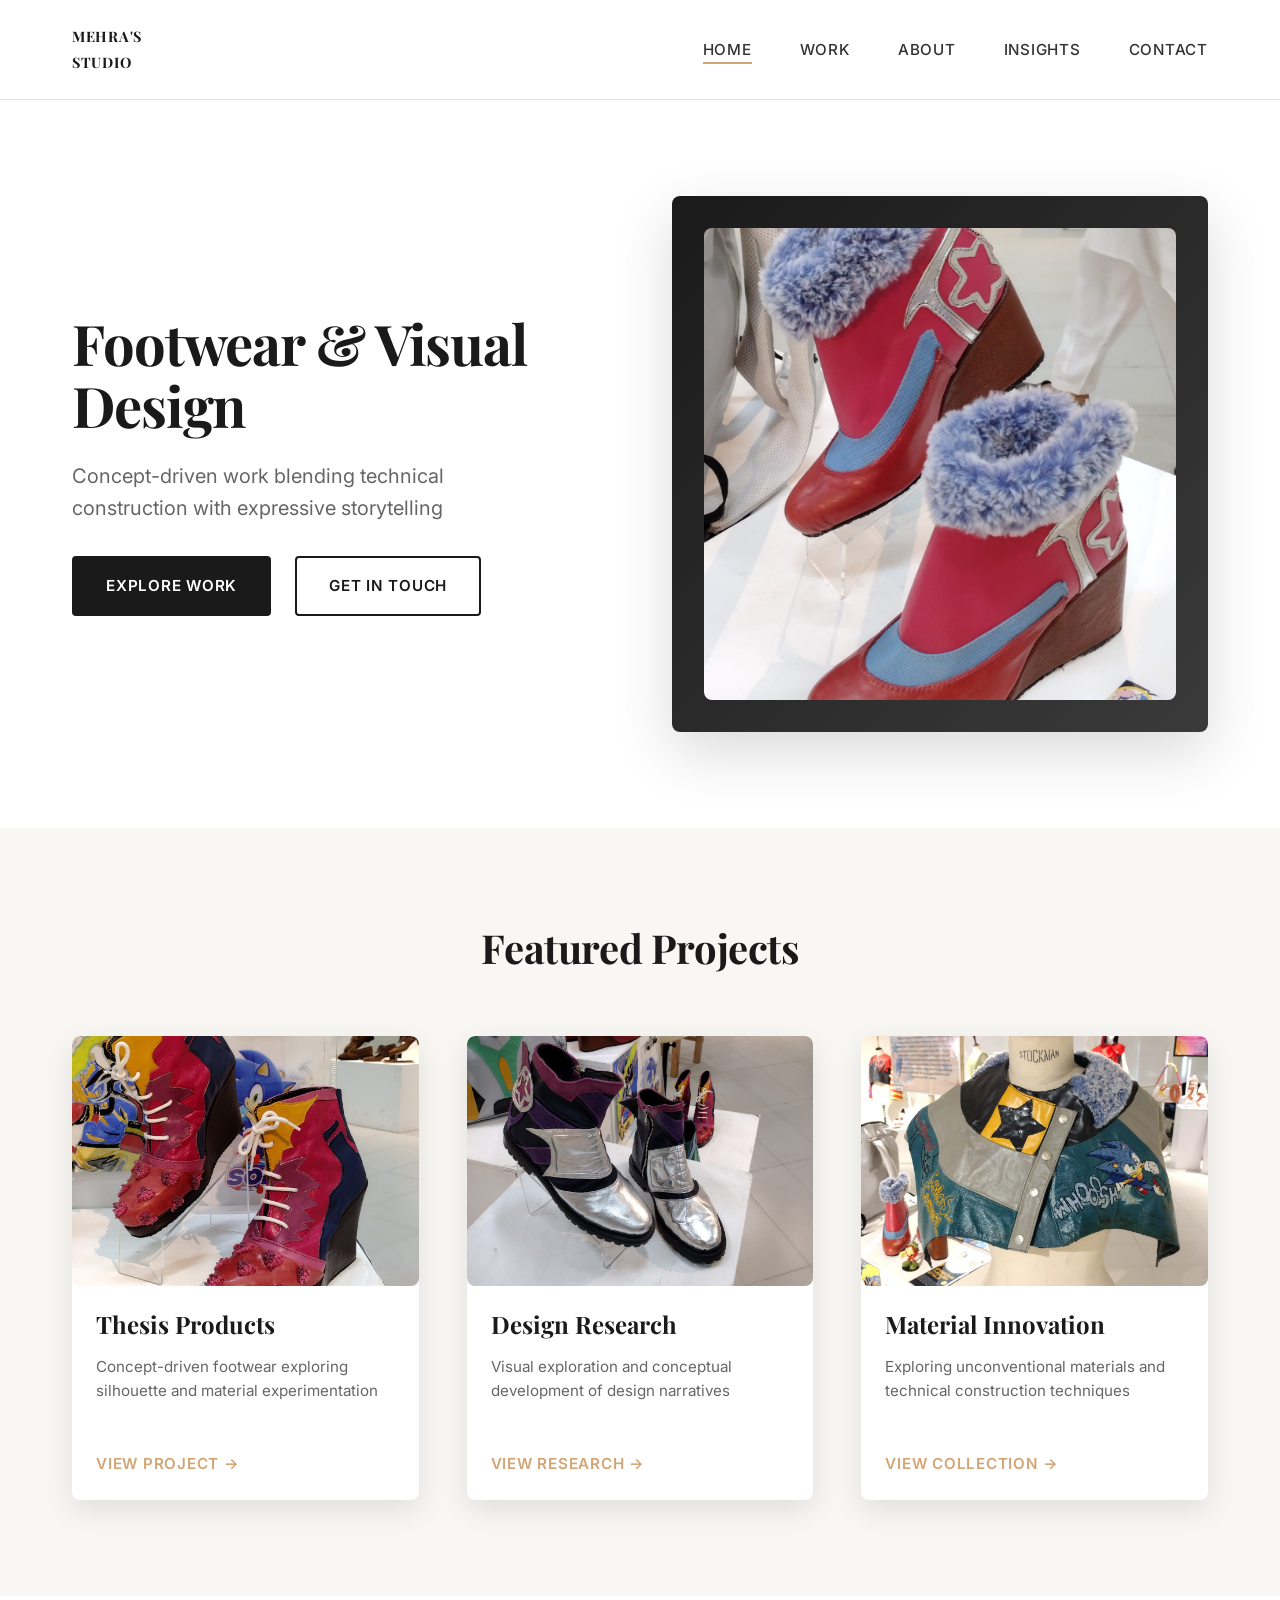
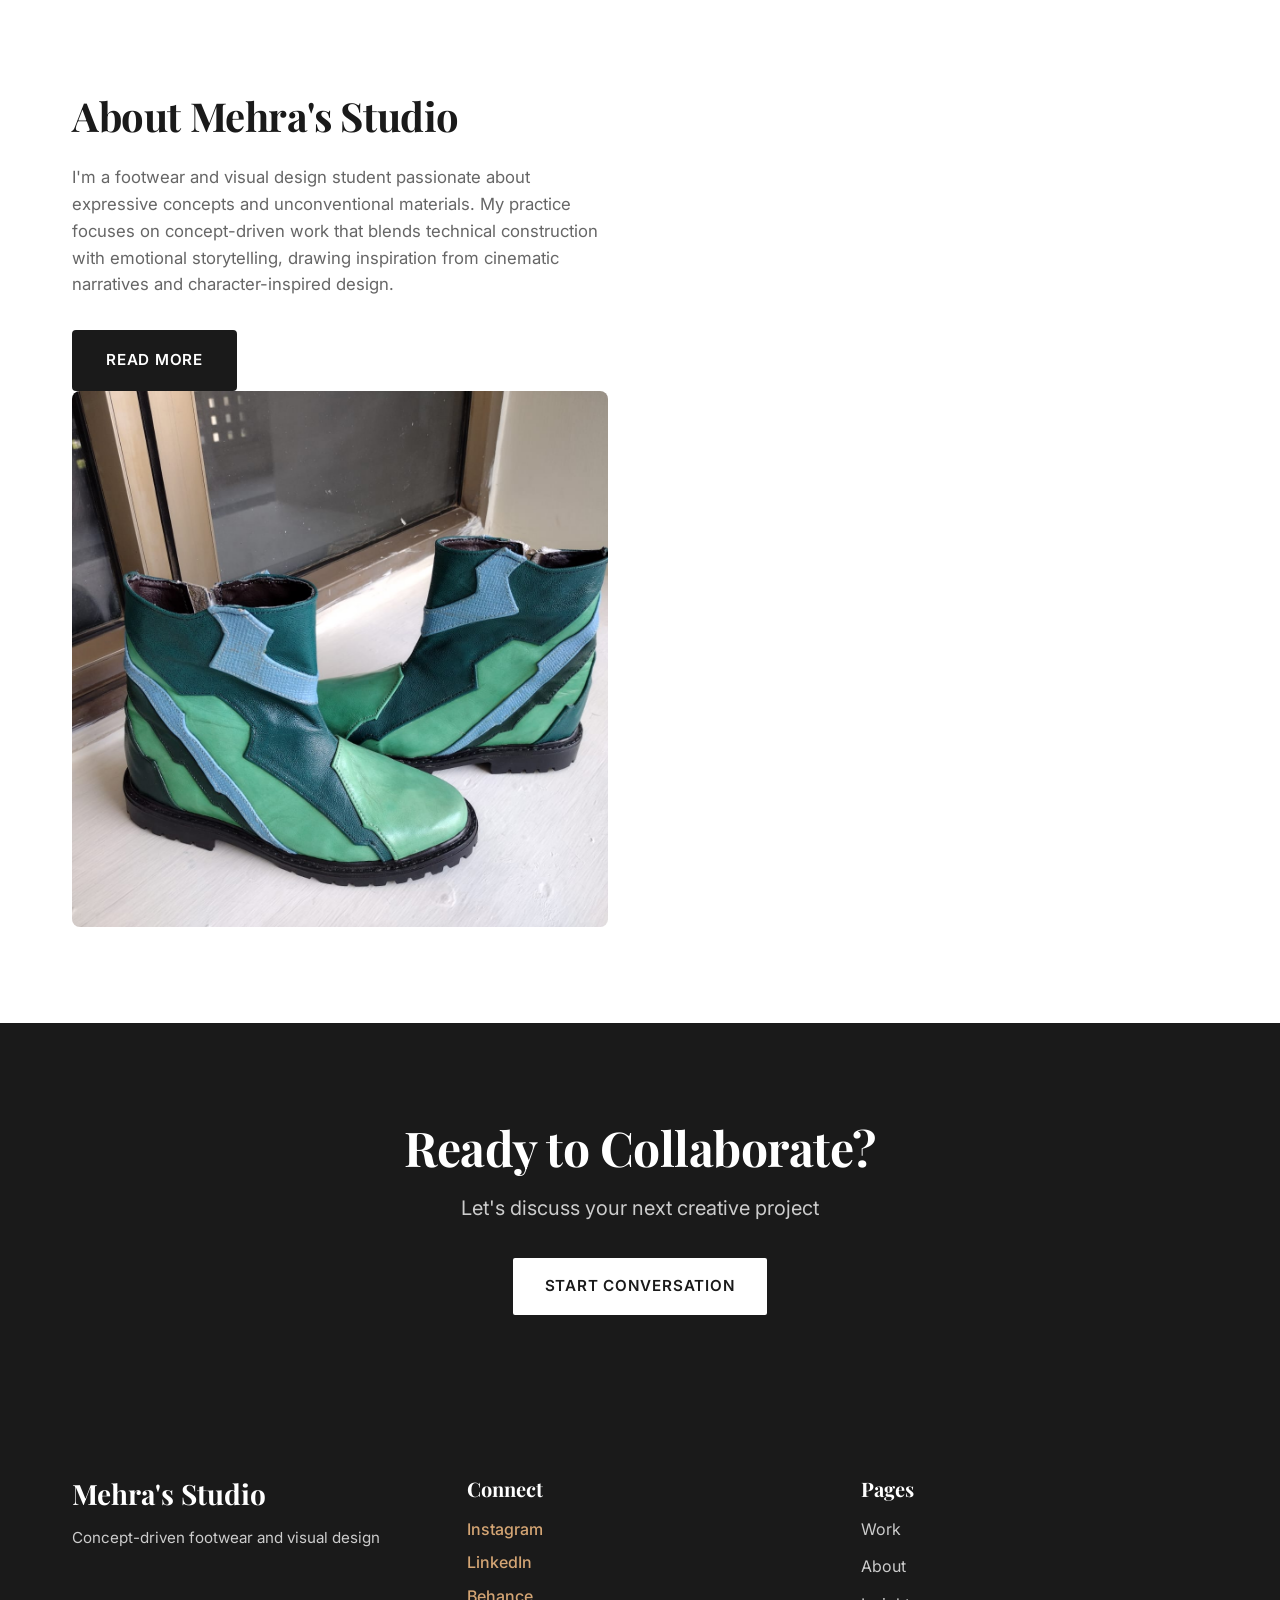
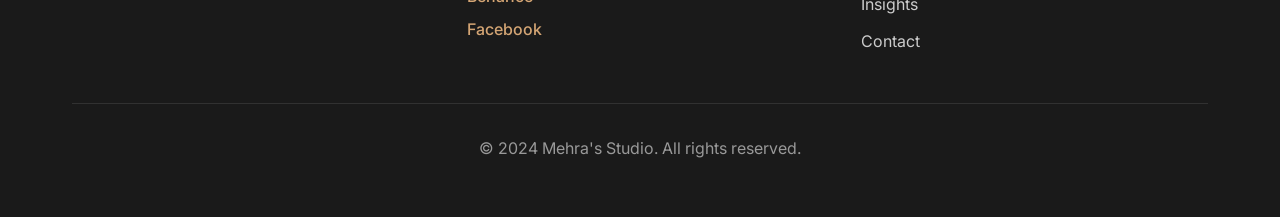
==== index.html @ b1fd5c35 "Add complete portfolio website with gallery, pages, and styling - Final version ready for deployment" ====
<!DOCTYPE html>
<html lang="en">
<head>
    <meta charset="UTF-8">
    <meta name="viewport" content="width=device-width, initial-scale=1.0">
    <meta name="description" content="Mehra's Studio - Footwear and Visual Design Portfolio">
    <title>Mehra's Studio - Fashion & Leather Design</title>
    <link rel="stylesheet" href="assets/css/style.css">
    <link rel="preconnect" href="https://fonts.googleapis.com">
    <link rel="preconnect" href="https://fonts.gstatic.com" crossorigin>
    <link href="https://fonts.googleapis.com/css2?family=Playfair+Display:wght@700&family=Inter:wght@400;500;600&display=swap" rel="stylesheet">
</head>
<body>
    <!-- Navigation -->
    <nav class="navbar">
        <div class="container">
            <div class="nav-wrapper">
                <div class="logo">
                    <a href="index.html">
                        <span class="logo-text">MEHRA'S<br>STUDIO</span>
                    </a>
                </div>
                <ul class="nav-menu" id="navMenu">
                    <li><a href="index.html" class="active">Home</a></li>
                    <li><a href="portfolio.html">Work</a></li>
                    <li><a href="about.html">About</a></li>
                    <li><a href="blog.html">Insights</a></li>
                    <li><a href="contact.html">Contact</a></li>
                </ul>
                <div class="hamburger" id="hamburger">
                    <span></span>
                    <span></span>
                    <span></span>
                </div>
            </div>
        </div>
    </nav>

    <!-- Hero Section -->
    <section class="hero">
        <div class="container">
            <div class="hero-content">
                <h1 class="hero-title">
                    Footwear & Visual Design
                </h1>
                <p class="hero-subtitle">
                    Concept-driven work blending technical construction with expressive storytelling
                </p>
                <div class="hero-cta">
                    <a href="portfolio.html" class="btn btn-primary">Explore Work</a>
                    <a href="contact.html" class="btn btn-secondary">Get in Touch</a>
                </div>
            </div>
            <div class="hero-visual">
                <div class="hero-placeholder">
                    <img src="assets/img/WhatsApp Image 2026-07-22 at 11.48.20 PM.jpeg" alt="Featured Work" loading="lazy">
                </div>
            </div>
        </div>
    </section>

    <!-- Featured Work Section -->
    <section class="featured">
        <div class="container">
            <h2>Featured Projects</h2>
            <div class="featured-grid">
                <div class="featured-item">
                    <div class="featured-image">
                        <img src="assets/img/WhatsApp Image 2026-07-22 at 11.48.21 PM.jpeg" alt="Thesis Project" loading="lazy">
                    </div>
                    <h3>Thesis Products</h3>
                    <p>Concept-driven footwear exploring silhouette and material experimentation</p>
                    <a href="portfolio.html" class="link-arrow">View Project →</a>
                </div>
                <div class="featured-item">
                    <div class="featured-image">
                        <img src="assets/img/WhatsApp Image 2026-07-22 at 11.48.23 PM.jpeg" alt="Research Boards" loading="lazy">
                    </div>
                    <h3>Design Research</h3>
                    <p>Visual exploration and conceptual development of design narratives</p>
                    <a href="portfolio.html" class="link-arrow">View Research →</a>
                </div>
                <div class="featured-item">
                    <div class="featured-image">
                        <img src="assets/img/WhatsApp Image 2026-07-22 at 11.48.24 PM.jpeg" alt="Leather Work" loading="lazy">
                    </div>
                    <h3>Material Innovation</h3>
                    <p>Exploring unconventional materials and technical construction techniques</p>
                    <a href="portfolio.html" class="link-arrow">View Collection →</a>
                </div>
            </div>
        </div>
    </section>

    <!-- About Preview Section -->
    <section class="about-preview">
        <div class="container">
            <div class="about-preview-content">
                <div class="about-preview-text">
                    <h2>About Mehra's Studio</h2>
                    <p>
                        I'm a footwear and visual design student passionate about expressive concepts and unconventional materials. My practice focuses on concept-driven work that blends technical construction with emotional storytelling, drawing inspiration from cinematic narratives and character-inspired design.
                    </p>
                    <a href="about.html" class="btn btn-primary">Read More</a>
                </div>
                <div class="about-preview-visual">
                    <div class="about-preview-image">
                        <img src="assets/img/WhatsApp Image 2026-07-22 at 11.48.25 PM (1).jpeg" alt="Mehra's Portrait" loading="lazy">
                    </div>
                </div>
            </div>
        </div>
    </section>

    <!-- CTA Section -->
    <section class="cta-section">
        <div class="container">
            <h2>Ready to Collaborate?</h2>
            <p>Let's discuss your next creative project</p>
            <a href="contact.html" class="btn btn-light">Start Conversation</a>
        </div>
    </section>

    <!-- Footer -->
    <footer class="footer">
        <div class="container">
            <div class="footer-content">
                <div class="footer-section">
                    <h3>Mehra's Studio</h3>
                    <p>Concept-driven footwear and visual design</p>
                </div>
                <div class="footer-section">
                    <h4>Connect</h4>
                    <ul class="social-links">
                        <li><a href="https://www.instagram.com/mehrastudio21/" target="_blank">Instagram</a></li>
                        <li><a href="https://www.linkedin.com/in/mehra-irfan-867432422/" target="_blank">LinkedIn</a></li>
                        <li><a href="https://www.behance.net/mehrairfan" target="_blank">Behance</a></li>
                        <li><a href="https://www.facebook.com/mehra.irfan.14/" target="_blank">Facebook</a></li>
                    </ul>
                </div>
                <div class="footer-section">
                    <h4>Pages</h4>
                    <ul class="footer-links">
                        <li><a href="portfolio.html">Work</a></li>
                        <li><a href="about.html">About</a></li>
                        <li><a href="blog.html">Insights</a></li>
                        <li><a href="contact.html">Contact</a></li>
                    </ul>
                </div>
            </div>
            <div class="footer-bottom">
                <p>&copy; 2024 Mehra's Studio. All rights reserved.</p>
            </div>
        </div>
    </footer>

    <script src="assets/js/main.js"></script>
</body>
</html>
---- assets/css/style.css ----
/* ========================================
   CSS RESET & BASE STYLES
   ======================================== */

* {
    margin: 0;
    padding: 0;
    box-sizing: border-box;
}

:root {
    --primary-color: #1a1a1a;
    --secondary-color: #d4a574;
    --accent-color: #fff;
    --text-color: #333;
    --light-bg: #f9f7f4;
    --border-color: #e0e0e0;
    --shadow: 0 10px 30px rgba(0, 0, 0, 0.1);
    --shadow-lg: 0 20px 60px rgba(0, 0, 0, 0.15);
}

html {
    scroll-behavior: smooth;
}

body {
    font-family: 'Inter', sans-serif;
    color: var(--text-color);
    background-color: var(--accent-color);
    line-height: 1.6;
    overflow-x: hidden;
}

/* ========================================
   TYPOGRAPHY
   ======================================== */

h1, h2, h3, h4, h5, h6 {
    font-family: 'Playfair Display', serif;
    font-weight: 700;
    line-height: 1.2;
    margin-bottom: 1rem;
    color: var(--primary-color);
}

h1 {
    font-size: 3.5rem;
    letter-spacing: -0.02em;
}

h2 {
    font-size: 2.5rem;
    letter-spacing: -0.01em;
}

h3 {
    font-size: 1.75rem;
}

h4 {
    font-size: 1.25rem;
}

p {
    margin-bottom: 1.5rem;
    font-size: 1rem;
}

a {
    color: var(--text-color);
    text-decoration: none;
    transition: color 0.3s ease;
}

/* ========================================
   LAYOUT
   ======================================== */

.container {
    max-width: 1200px;
    margin: 0 auto;
    padding: 0 2rem;
}

/* ========================================
   NAVIGATION
   ======================================== */

.navbar {
    position: sticky;
    top: 0;
    z-index: 1000;
    background: var(--accent-color);
    border-bottom: 1px solid var(--border-color);
    padding: 1.5rem 0;
}

.nav-wrapper {
    display: flex;
    justify-content: space-between;
    align-items: center;
}

.logo {
    flex-shrink: 0;
}

.logo-text {
    font-family: 'Playfair Display', serif;
    font-size: 0.9rem;
    font-weight: 700;
    line-height: 1.2;
    text-transform: uppercase;
    letter-spacing: 0.05em;
    color: var(--primary-color);
}

.nav-menu {
    display: flex;
    list-style: none;
    gap: 3rem;
    align-items: center;
}

.nav-menu a {
    font-size: 0.95rem;
    font-weight: 500;
    text-transform: uppercase;
    letter-spacing: 0.05em;
    position: relative;
    color: var(--text-color);
}

.nav-menu a::after {
    content: '';
    position: absolute;
    bottom: -5px;
    left: 0;
    width: 0;
    height: 2px;
    background: var(--secondary-color);
    transition: width 0.3s ease;
}

.nav-menu a:hover::after,
.nav-menu a.active::after {
    width: 100%;
}

.hamburger {
    display: none;
    flex-direction: column;
    cursor: pointer;
}

.hamburger span {
    width: 25px;
    height: 3px;
    background: var(--primary-color);
    margin: 5px 0;
    border-radius: 2px;
    transition: 0.3s;
}

/* ========================================
   HERO SECTION
   ======================================== */

.hero {
    padding: 6rem 0;
    display: grid;
    align-items: center;
}

.hero .container {
    display: grid;
    grid-template-columns: 1fr 1fr;
    gap: 4rem;
    align-items: center;
}

.hero-content {
    z-index: 2;
}

.hero-title {
    font-size: 3.5rem;
    line-height: 1.1;
    margin-bottom: 1.5rem;
    color: var(--primary-color);
    font-weight: 700;
}

.hero-subtitle {
    font-size: 1.25rem;
    color: #666;
    margin-bottom: 2rem;
    max-width: 90%;
}

.hero-cta {
    display: flex;
    gap: 1.5rem;
    flex-wrap: wrap;
}

.hero-visual {
    position: relative;
}

.hero-placeholder,
.placeholder-dark {
    aspect-ratio: 1;
    background: linear-gradient(135deg, #1a1a1a 0%, #3a3a3a 100%);
    border-radius: 8px;
    display: flex;
    align-items: center;
    justify-content: center;
    color: #999;
    font-size: 1.1rem;
    font-weight: 600;
    text-align: center;
    padding: 2rem;
    box-shadow: var(--shadow-lg);
}

.hero-placeholder img,
.placeholder-dark img {
    width: 100%;
    height: 100%;
    object-fit: cover;
    border-radius: 8px;
}

/* Image styling for featured section */
.featured-image {
    width: 100%;
    height: 250px;
    margin-bottom: 1.5rem;
    overflow: hidden;
    border-radius: 8px;
}

.featured-image img {
    width: 100%;
    height: 100%;
    object-fit: cover;
    display: block;
}

/* Image styling for portfolio */
.portfolio-image {
    width: 100%;
    height: 250px;
    margin-bottom: 1.5rem;
    overflow: hidden;
    border-radius: 8px;
}

.portfolio-image img {
    width: 100%;
    height: 100%;
    object-fit: cover;
    display: block;
    transition: transform 0.3s ease;
}

.portfolio-item:hover .portfolio-image img {
    transform: scale(1.05);
}

/* Image styling for about section */
.about-image {
    aspect-ratio: 4/5;
    overflow: hidden;
    border-radius: 8px;
}

.about-image img {
    width: 100%;
    height: 100%;
    object-fit: cover;
    display: block;
}

.about-preview-image {
    aspect-ratio: 1;
    overflow: hidden;
    border-radius: 8px;
}

.about-preview-image img {
    width: 100%;
    height: 100%;
    object-fit: cover;
    display: block;
}

/* Image styling for blog */
.blog-image {
    width: 100%;
    height: 200px;
    margin-bottom: 1.5rem;
    overflow: hidden;
    border-radius: 8px;
}

.blog-image img {
    width: 100%;
    height: 100%;
    object-fit: cover;
    display: block;
    transition: transform 0.3s ease;
}

.blog-card:hover .blog-image img {
    transform: scale(1.05);
}

/* ========================================
   BUTTONS
   ======================================== */

.btn {
    display: inline-block;
    padding: 1rem 2rem;
    font-size: 0.95rem;
    font-weight: 600;
    text-transform: uppercase;
    letter-spacing: 0.05em;
    border: 2px solid;
    border-radius: 4px;
    cursor: pointer;
    transition: all 0.3s ease;
    text-align: center;
}

.btn-primary {
    background: var(--primary-color);
    color: var(--accent-color);
    border-color: var(--primary-color);
}

.btn-primary:hover {
    background: var(--secondary-color);
    border-color: var(--secondary-color);
    color: var(--primary-color);
}

.btn-secondary {
    background: transparent;
    color: var(--primary-color);
    border-color: var(--primary-color);
}

.btn-secondary:hover {
    background: var(--primary-color);
    color: var(--accent-color);
}

.btn-light {
    background: var(--accent-color);
    color: var(--primary-color);
    border-color: var(--primary-color);
}

.btn-light:hover {
    background: var(--secondary-color);
    border-color: var(--secondary-color);
}

/* ========================================
   FEATURED SECTION
   ======================================== */

.featured {
    padding: 6rem 0;
    background: var(--light-bg);
}

.featured h2 {
    text-align: center;
    margin-bottom: 4rem;
}

.featured-grid {
    display: grid;
    grid-template-columns: repeat(auto-fit, minmax(300px, 1fr));
    gap: 3rem;
}

.featured-item {
    background: var(--accent-color);
    border-radius: 8px;
    overflow: hidden;
    box-shadow: var(--shadow);
    transition: transform 0.3s ease, box-shadow 0.3s ease;
}

.featured-item:hover {
    transform: translateY(-5px);
    box-shadow: var(--shadow-lg);
}

.featured-item h3 {
    padding: 0 1.5rem;
    font-size: 1.5rem;
}

.featured-item p {
    padding: 0 1.5rem;
    color: #666;
    font-size: 0.95rem;
}

.link-arrow {
    display: inline-block;
    margin: 1.5rem;
    color: var(--secondary-color);
    font-weight: 600;
    font-size: 0.95rem;
    text-transform: uppercase;
    letter-spacing: 0.05em;
    transition: gap 0.3s ease;
}

.link-arrow:hover {
    color: var(--primary-color);
}

/* ========================================
   ABOUT PREVIEW
   ======================================== */

.about-preview {
    padding: 6rem 0;
}

.about-preview .container {
    display: grid;
    grid-template-columns: 1fr 1fr;
    gap: 4rem;
    align-items: center;
}

.about-preview-text h2 {
    margin-bottom: 1.5rem;
}

.about-preview-text p {
    color: #666;
    font-size: 1.05rem;
    margin-bottom: 2rem;
}

.about-preview-visual {
    aspect-ratio: 1;
}

/* ========================================
   CTA SECTION
   ======================================== */

.cta-section {
    padding: 6rem 0;
    background: var(--primary-color);
    color: var(--accent-color);
    text-align: center;
}

.cta-section h2 {
    color: var(--accent-color);
    margin-bottom: 1rem;
    font-size: 3rem;
}

.cta-section p {
    font-size: 1.25rem;
    margin-bottom: 2rem;
    color: #ccc;
}

/* ========================================
   PAGE HEADER
   ======================================== */

.page-header {
    padding: 4rem 0;
    background: var(--light-bg);
    text-align: center;
}

.page-header h1 {
    margin-bottom: 1rem;
    font-size: 2.5rem;
}

.page-header p {
    font-size: 1.1rem;
    color: #666;
}

/* ========================================
   PORTFOLIO SECTION
   ======================================== */

.portfolio-section {
    padding: 4rem 0;
}

.portfolio-filters {
    display: flex;
    justify-content: center;
    gap: 1rem;
    margin-bottom: 3rem;
    flex-wrap: wrap;
}

.filter-btn {
    padding: 0.75rem 1.5rem;
    background: transparent;
    border: 2px solid var(--border-color);
    border-radius: 4px;
    cursor: pointer;
    font-weight: 600;
    text-transform: uppercase;
    font-size: 0.85rem;
    letter-spacing: 0.05em;
    transition: all 0.3s ease;
}

.filter-btn:hover,
.filter-btn.active {
    background: var(--primary-color);
    color: var(--accent-color);
    border-color: var(--primary-color);
}

.portfolio-grid {
    display: grid;
    grid-template-columns: repeat(auto-fill, minmax(320px, 1fr));
    gap: 2rem;
}

.portfolio-item {
    background: var(--accent-color);
    border-radius: 8px;
    overflow: hidden;
    box-shadow: var(--shadow);
    transition: all 0.3s ease;
}

.portfolio-item:hover {
    transform: translateY(-8px);
    box-shadow: var(--shadow-lg);
}

.portfolio-info {
    padding: 1.5rem;
}

.portfolio-info h3 {
    font-size: 1.4rem;
    margin-bottom: 0.5rem;
}

.portfolio-category {
    display: inline-block;
    font-size: 0.85rem;
    color: var(--secondary-color);
    text-transform: uppercase;
    letter-spacing: 0.05em;
    font-weight: 600;
    margin-bottom: 1rem;
}

.portfolio-info p {
    color: #666;
    font-size: 0.95rem;
    margin-bottom: 1rem;
}

/* ========================================
   ABOUT PAGE
   ======================================== */

.about-content {
    padding: 4rem 0;
}

.about-grid {
    display: grid;
    grid-template-columns: 1fr 1fr;
    gap: 4rem;
    align-items: center;
}

.about-right p {
    color: #666;
    line-height: 1.8;
    margin-bottom: 1.5rem;
    font-size: 1.05rem;
}

.skills-section {
    padding: 6rem 0;
    background: var(--light-bg);
}

.skills-section h2 {
    text-align: center;
    margin-bottom: 4rem;
}

.skills-grid {
    display: grid;
    grid-template-columns: repeat(auto-fit, minmax(280px, 1fr));
    gap: 2rem;
}

.skill-item {
    background: var(--accent-color);
    padding: 2rem;
    border-radius: 8px;
    box-shadow: var(--shadow);
}

.skill-item h3 {
    margin-bottom: 1rem;
    font-size: 1.3rem;
}

.skill-item p {
    color: #666;
    font-size: 0.95rem;
}

.philosophy-section {
    padding: 6rem 0;
}

.philosophy-section h2 {
    text-align: center;
    margin-bottom: 4rem;
}

.philosophy-content {
    display: grid;
    grid-template-columns: repeat(auto-fit, minmax(250px, 1fr));
    gap: 3rem;
}

.philosophy-item {
    text-align: center;
}

.philosophy-item h3 {
    margin-bottom: 1rem;
    font-size: 1.25rem;
}

.philosophy-item p {
    color: #666;
    font-size: 0.95rem;
}

/* ========================================
   BLOG SECTION
   ======================================== */

.blog-section {
    padding: 4rem 0;
}

.blog-grid {
    display: grid;
    grid-template-columns: repeat(auto-fill, minmax(320px, 1fr));
    gap: 2rem;
}

.blog-card {
    background: var(--accent-color);
    border-radius: 8px;
    overflow: hidden;
    box-shadow: var(--shadow);
    transition: all 0.3s ease;
    display: flex;
    flex-direction: column;
}

.blog-card:hover {
    transform: translateY(-8px);
    box-shadow: var(--shadow-lg);
}

.blog-content {
    padding: 1.5rem;
    flex-grow: 1;
    display: flex;
    flex-direction: column;
}

.blog-meta {
    display: flex;
    justify-content: space-between;
    align-items: center;
    margin-bottom: 1rem;
    font-size: 0.85rem;
}

.blog-date {
    color: #999;
}

.blog-category {
    background: var(--light-bg);
    padding: 0.25rem 0.75rem;
    border-radius: 4px;
    color: var(--primary-color);
    font-weight: 600;
    text-transform: uppercase;
    letter-spacing: 0.03em;
}

.blog-card h3 {
    font-size: 1.3rem;
    margin-bottom: 1rem;
    flex-grow: 1;
}

.blog-card p {
    color: #666;
    font-size: 0.95rem;
    margin-bottom: 1.5rem;
}

.newsletter-section {
    padding: 6rem 0;
    background: var(--light-bg);
    text-align: center;
}

.newsletter-section h2 {
    margin-bottom: 1rem;
}

.newsletter-section p {
    margin-bottom: 2rem;
    color: #666;
    font-size: 1.05rem;
}

.newsletter-form {
    display: flex;
    justify-content: center;
    gap: 1rem;
    flex-wrap: wrap;
}

.newsletter-form input {
    padding: 1rem 1.5rem;
    border: 2px solid var(--border-color);
    border-radius: 4px;
    font-family: 'Inter', sans-serif;
    font-size: 1rem;
    min-width: 250px;
}

.newsletter-form input:focus {
    outline: none;
    border-color: var(--primary-color);
}

/* ========================================
   CONTACT SECTION
   ======================================== */

.contact-section {
    padding: 4rem 0;
}

.contact-grid {
    display: grid;
    grid-template-columns: 1fr 1fr;
    gap: 4rem;
    align-items: start;
}

.contact-form {
    display: flex;
    flex-direction: column;
    gap: 1.5rem;
}

.form-group {
    display: flex;
    flex-direction: column;
}

.form-group label {
    font-weight: 600;
    margin-bottom: 0.5rem;
    text-transform: uppercase;
    letter-spacing: 0.05em;
    font-size: 0.85rem;
}

.form-group input,
.form-group textarea {
    padding: 1rem;
    border: 2px solid var(--border-color);
    border-radius: 4px;
    font-family: 'Inter', sans-serif;
    font-size: 1rem;
    background: var(--accent-color);
    transition: border-color 0.3s ease;
}

.form-group input:focus,
.form-group textarea:focus {
    outline: none;
    border-color: var(--primary-color);
}

.contact-info h2 {
    margin-bottom: 1.5rem;
}

.contact-info > p {
    color: #666;
    font-size: 1.05rem;
    margin-bottom: 2rem;
}

.contact-details {
    margin-bottom: 2rem;
}

.contact-item {
    margin-bottom: 2rem;
}

.contact-item h3 {
    font-size: 1.1rem;
    margin-bottom: 0.5rem;
}

.contact-item p,
.social-links {
    color: #666;
}

.social-links {
    list-style: none;
    display: flex;
    flex-direction: column;
    gap: 0.5rem;
}

.social-links a {
    color: var(--secondary-color);
    font-weight: 500;
    transition: color 0.3s ease;
}

.social-links a:hover {
    color: var(--primary-color);
}

.response-time p {
    color: #666;
}

/* ========================================
   FOOTER
   ======================================== */

.footer {
    background: var(--primary-color);
    color: var(--accent-color);
    padding: 4rem 0 2rem;
}

.footer-content {
    display: grid;
    grid-template-columns: repeat(auto-fit, minmax(250px, 1fr));
    gap: 3rem;
    margin-bottom: 3rem;
}

.footer-section h3,
.footer-section h4 {
    color: var(--accent-color);
    margin-bottom: 1rem;
}

.footer-section p {
    color: #ccc;
    font-size: 0.95rem;
}

.footer-links {
    list-style: none;
    display: flex;
    flex-direction: column;
    gap: 0.75rem;
}

.footer-links a {
    color: #ccc;
    transition: color 0.3s ease;
}

.footer-links a:hover {
    color: var(--secondary-color);
}

.footer-bottom {
    border-top: 1px solid rgba(255, 255, 255, 0.1);
    padding-top: 2rem;
    text-align: center;
    color: #999;
    font-size: 0.9rem;
}

/* ========================================
   RESPONSIVE DESIGN
   ======================================== */

@media (max-width: 768px) {
    h1 {
        font-size: 2.5rem;
    }

    h2 {
        font-size: 2rem;
    }

    .container {
        padding: 0 1.5rem;
    }

    .nav-menu {
        display: none;
    }

    .hamburger {
        display: flex;
    }

    .hamburger.active span:nth-child(1) {
        transform: rotate(45deg) translate(10px, 10px);
    }

    .hamburger.active span:nth-child(2) {
        opacity: 0;
    }

    .hamburger.active span:nth-child(3) {
        transform: rotate(-45deg) translate(7px, -7px);
    }

    .nav-menu.active {
        display: flex;
        flex-direction: column;
        position: absolute;
        top: 60px;
        left: 0;
        right: 0;
        background: var(--accent-color);
        padding: 2rem;
        gap: 1.5rem;
        border-bottom: 1px solid var(--border-color);
    }

    .hero .container {
        grid-template-columns: 1fr;
        gap: 2rem;
    }

    .hero-title {
        font-size: 2.5rem;
    }

    .about-grid,
    .contact-grid,
    .about-preview .container {
        grid-template-columns: 1fr;
    }

    .hero-cta {
        flex-direction: column;
    }

    .btn {
        width: 100%;
    }

    .portfolio-filters {
        gap: 0.5rem;
    }

    .filter-btn {
        padding: 0.5rem 1rem;
        font-size: 0.75rem;
    }

    .portfolio-grid {
        grid-template-columns: 1fr;
    }

    .blog-grid {
        grid-template-columns: 1fr;
    }

    .newsletter-form {
        flex-direction: column;
    }

    .newsletter-form input {
        min-width: 100%;
    }

    .footer-content {
        grid-template-columns: 1fr;
    }
}

@media (max-width: 480px) {
    h1 {
        font-size: 2rem;
    }

    h2 {
        font-size: 1.5rem;
    }

    .hero-subtitle {
        font-size: 1rem;
    }

    .featured-grid {
        grid-template-columns: 1fr;
    }

    .skills-grid {
        grid-template-columns: 1fr;
    }

    .philosophy-content {
        grid-template-columns: 1fr;
    }
}
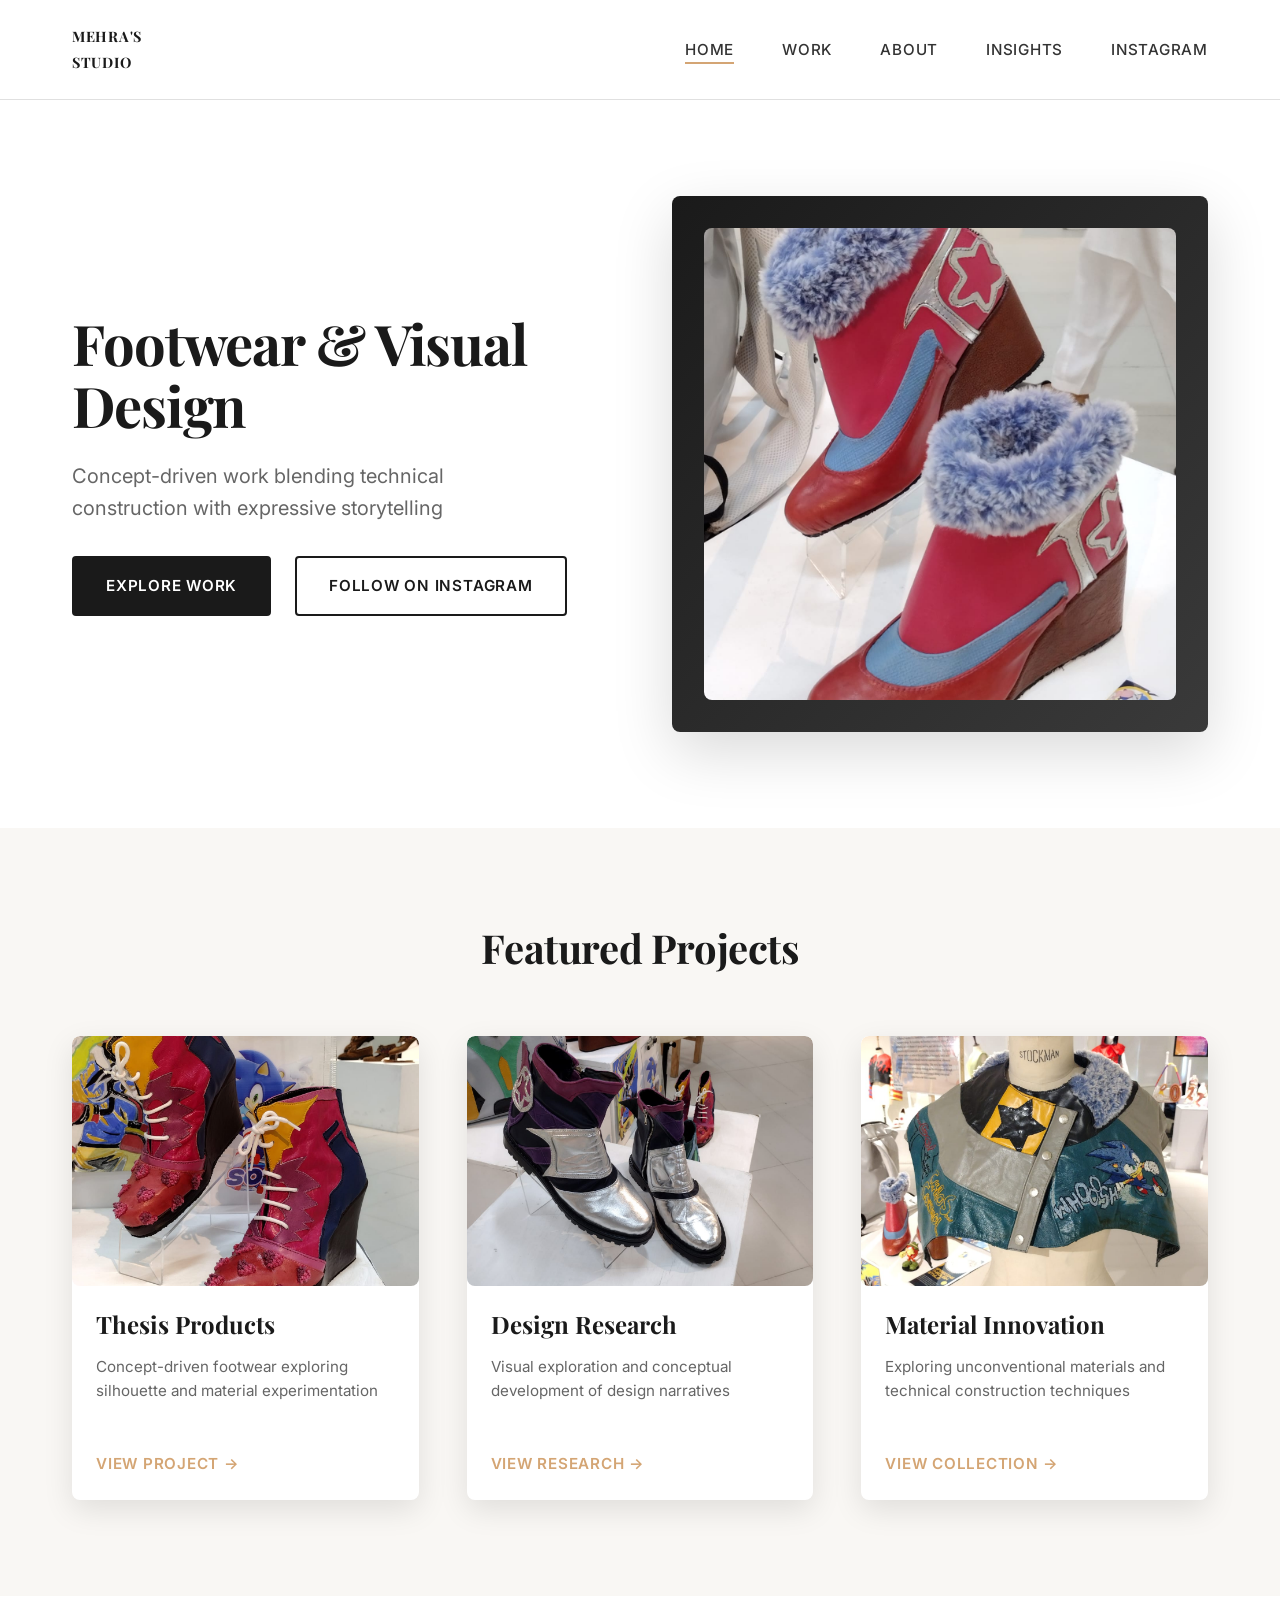
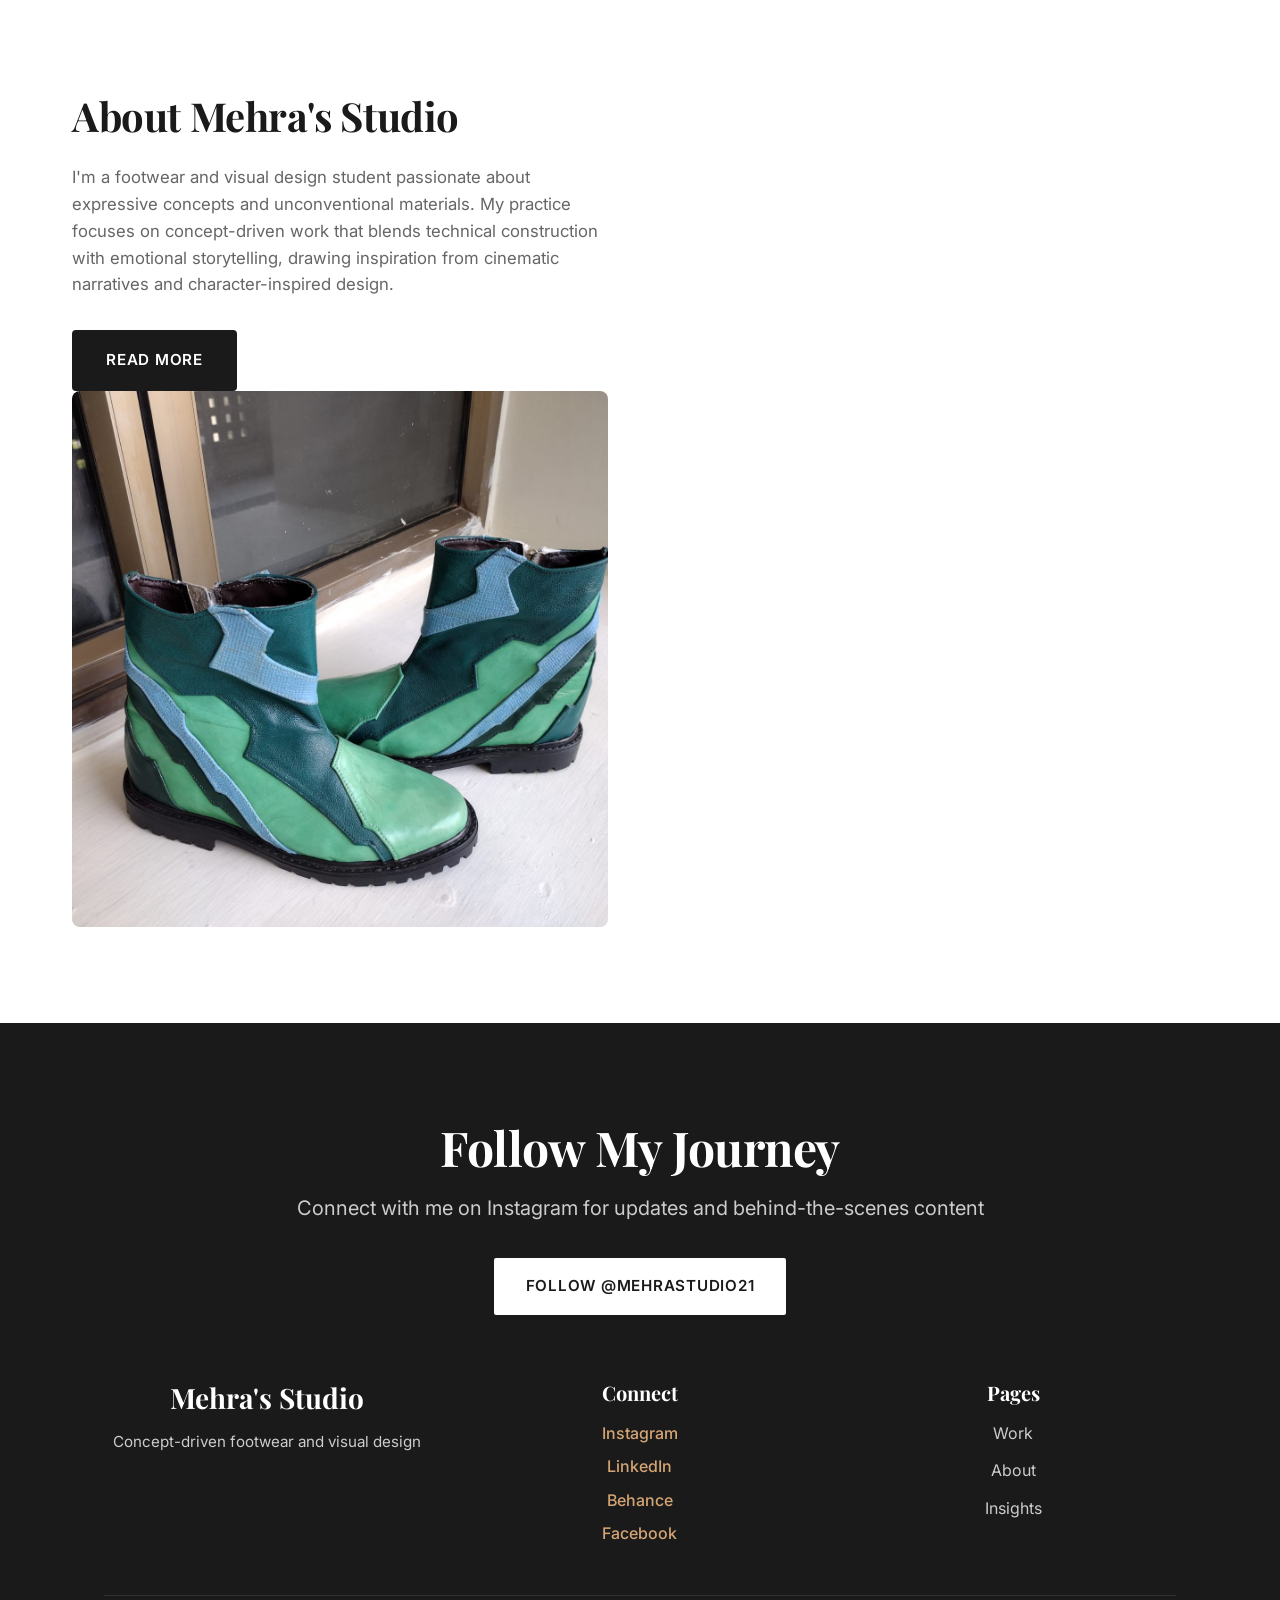
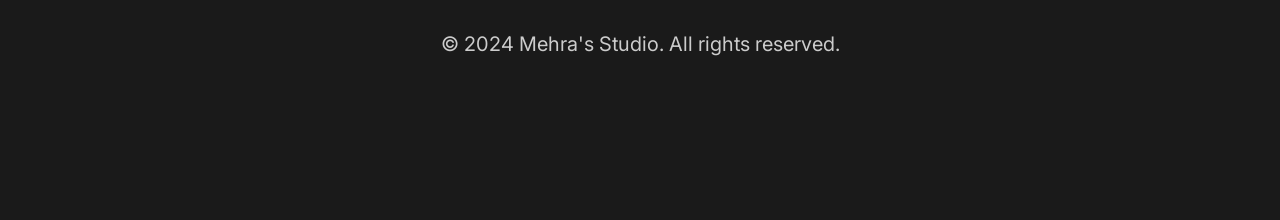
==== commit 6102108c: "contact changed." ====
--- a/index.html
+++ b/index.html
@@ -25,7 +25,7 @@
                     <li><a href="portfolio.html">Work</a></li>
                     <li><a href="about.html">About</a></li>
                     <li><a href="blog.html">Insights</a></li>
-                    <li><a href="contact.html">Contact</a></li>
+                    <li><a href="https://www.instagram.com/mehrastudio21/" target="_blank">Instagram</a></li>
                 </ul>
                 <div class="hamburger" id="hamburger">
                     <span></span>
@@ -48,7 +48,7 @@
                 </p>
                 <div class="hero-cta">
                     <a href="portfolio.html" class="btn btn-primary">Explore Work</a>
-                    <a href="contact.html" class="btn btn-secondary">Get in Touch</a>
+                    <a href="https://www.instagram.com/mehrastudio21/" target="_blank" class="btn btn-secondary">Follow on Instagram</a>
                 </div>
             </div>
             <div class="hero-visual">
@@ -115,12 +115,9 @@
     <!-- CTA Section -->
     <section class="cta-section">
         <div class="container">
-            <h2>Ready to Collaborate?</h2>
-            <p>Let's discuss your next creative project</p>
-            <a href="contact.html" class="btn btn-light">Start Conversation</a>
-        </div>
-    </section>
-
+                        <h2>Follow My Journey</h2>
+                        <p>Connect with me on Instagram for updates and behind-the-scenes content</p>
+                        <a href="https://www.instagram.com/mehrastudio21/" target="_blank" class="btn btn-light">Follow @mehrastudio21</a>
     <!-- Footer -->
     <footer class="footer">
         <div class="container">
@@ -144,7 +141,6 @@
                         <li><a href="portfolio.html">Work</a></li>
                         <li><a href="about.html">About</a></li>
                         <li><a href="blog.html">Insights</a></li>
-                        <li><a href="contact.html">Contact</a></li>
                     </ul>
                 </div>
             </div>
